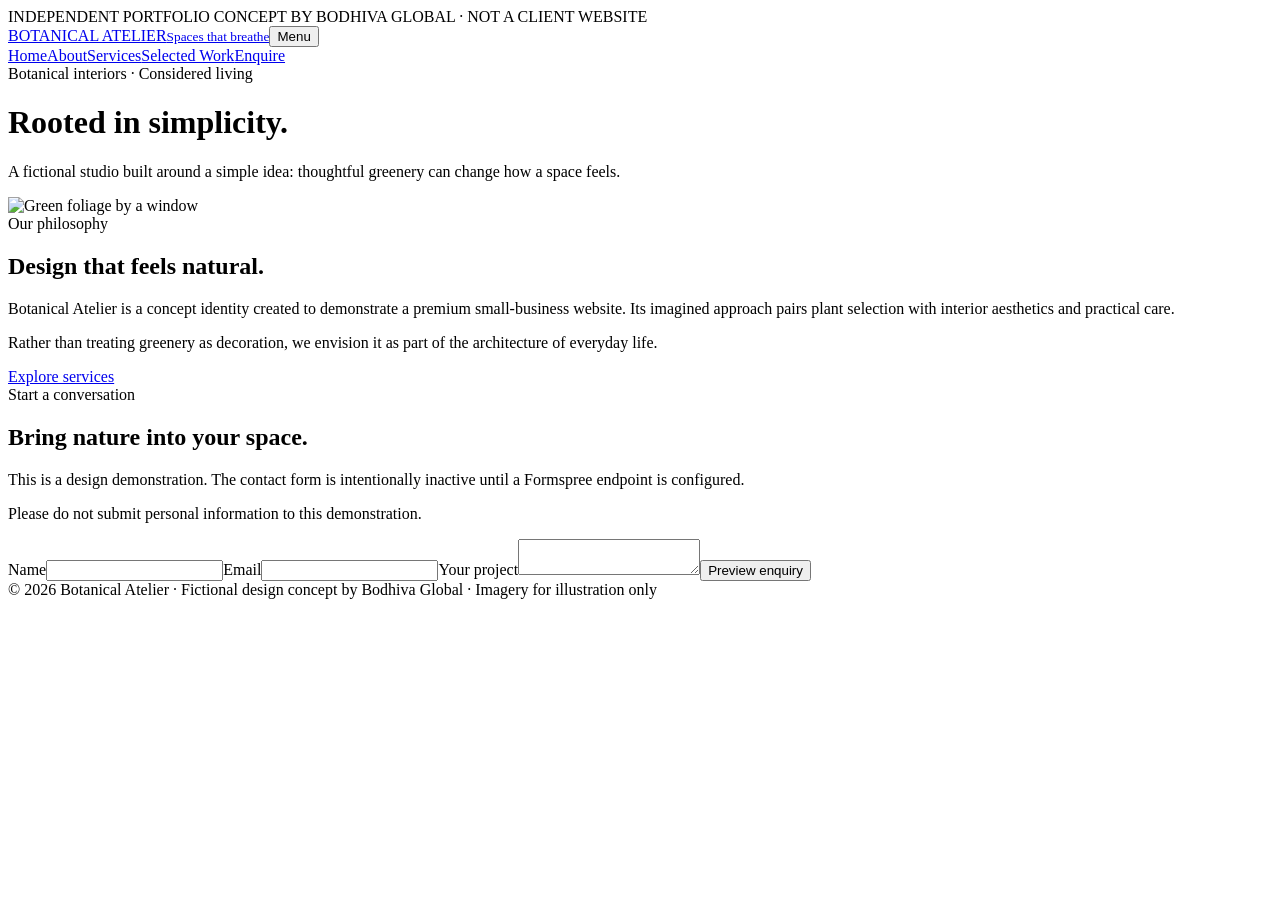
==== about.html @ a10eeda8 "Add files via upload Add Bodhiva botanical website demonstration" ====
<!doctype html><html lang="en"><head><meta charset="utf-8"><meta name="viewport" content="width=device-width,initial-scale=1"><meta name="description" content="Botanical Atelier is a fictional botanical design studio concept created by Bodhiva Global. Explore interior plant styling and thoughtfully designed green spaces."><title>About | Botanical Atelier — Bodhiva Concept</title><link rel="stylesheet" href="css/style.css"></head><body><div class="demo">INDEPENDENT PORTFOLIO CONCEPT BY BODHIVA GLOBAL · NOT A CLIENT WEBSITE</div><header><nav class="nav" aria-label="Main navigation"><a class="brand" href="index.html">BOTANICAL ATELIER<small>Spaces that breathe</small></a><button id="menu-button" aria-label="Toggle navigation">Menu</button><div class="links"><a class="" href="index.html">Home</a><a class="active" href="about.html">About</a><a class="" href="services.html">Services</a><a class="" href="selected-work.html">Selected Work</a><a class="button" href="#contact">Enquire</a></div></nav></header><main><div class="page-heading"><span class="eyebrow">Botanical interiors · Considered living</span><h1>Rooted in simplicity.</h1><p class="lead">A fictional studio built around a simple idea: thoughtful greenery can change how a space feels.</p></div><section class="section split"><img class="" src="https://images.unsplash.com/photo-1497250681960-ef046c08a56e?auto=format&fit=crop&w=1200&q=85" alt="Green foliage by a window" loading="lazy"><div><span class="eyebrow">Our philosophy</span><h2>Design that feels natural.</h2><p>Botanical Atelier is a concept identity created to demonstrate a premium small-business website. Its imagined approach pairs plant selection with interior aesthetics and practical care.</p><p>Rather than treating greenery as decoration, we envision it as part of the architecture of everyday life.</p><a class="button alt" href="services.html">Explore services</a></div></section></main><section id="contact" class="contact"><div class="contact-inner"><div><span class="eyebrow">Start a conversation</span><h2>Bring nature into your space.</h2><p>This is a design demonstration. The contact form is intentionally inactive until a Formspree endpoint is configured.</p><p class="notice">Please do not submit personal information to this demonstration.</p></div><form class="form" id="contact-form" onsubmit="event.preventDefault();alert('Demo only — no message was sent. Configure Formspree before enabling enquiries.');"><label>Name<input name="name" autocomplete="name" required></label><label>Email<input type="email" name="email" autocomplete="email" required></label><label>Your project<textarea name="message" required></textarea></label><button class="button" type="submit">Preview enquiry</button></form></div></section><footer>© 2026 Botanical Atelier · Fictional design concept by Bodhiva Global · Imagery for illustration only</footer><script src="js/main.js"></script></body></html>
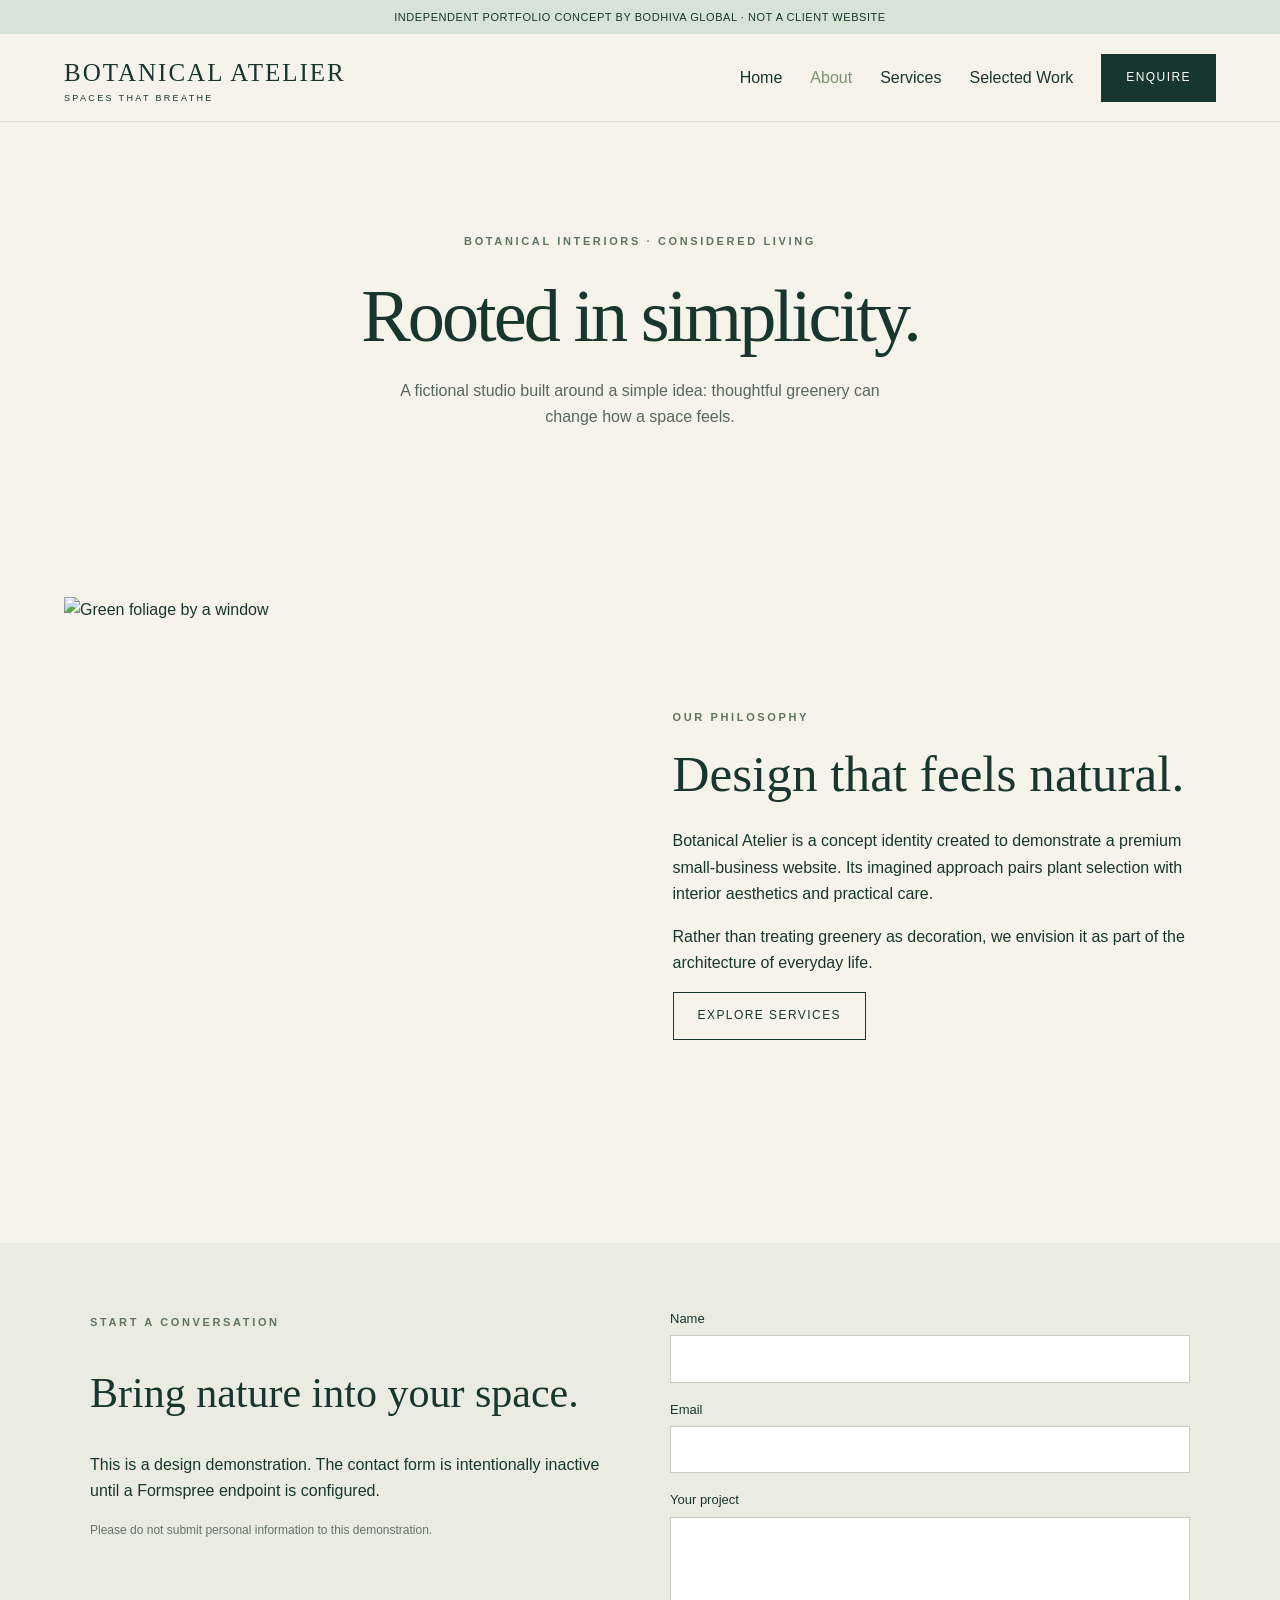
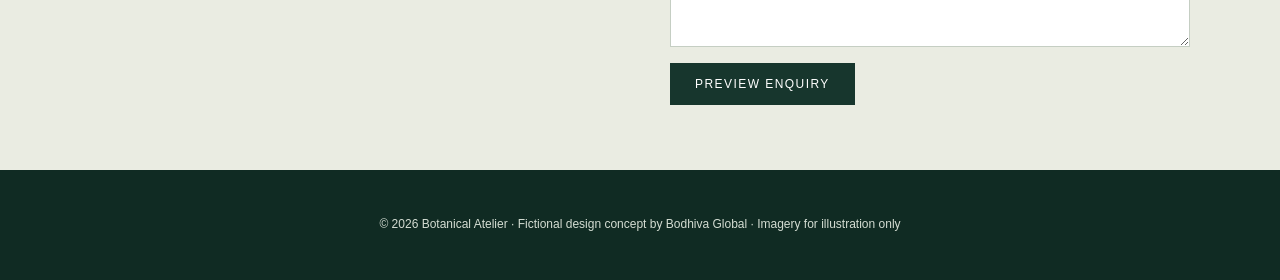
==== commit 288634ba: "Update about.html" ====
--- a/about.html
+++ b/about.html
@@ -1 +1 @@
-<!doctype html><html lang="en"><head><meta charset="utf-8"><meta name="viewport" content="width=device-width,initial-scale=1"><meta name="description" content="Botanical Atelier is a fictional botanical design studio concept created by Bodhiva Global. Explore interior plant styling and thoughtfully designed green spaces."><title>About | Botanical Atelier — Bodhiva Concept</title><link rel="stylesheet" href="css/style.css"></head><body><div class="demo">INDEPENDENT PORTFOLIO CONCEPT BY BODHIVA GLOBAL · NOT A CLIENT WEBSITE</div><header><nav class="nav" aria-label="Main navigation"><a class="brand" href="index.html">BOTANICAL ATELIER<small>Spaces that breathe</small></a><button id="menu-button" aria-label="Toggle navigation">Menu</button><div class="links"><a class="" href="index.html">Home</a><a class="active" href="about.html">About</a><a class="" href="services.html">Services</a><a class="" href="selected-work.html">Selected Work</a><a class="button" href="#contact">Enquire</a></div></nav></header><main><div class="page-heading"><span class="eyebrow">Botanical interiors · Considered living</span><h1>Rooted in simplicity.</h1><p class="lead">A fictional studio built around a simple idea: thoughtful greenery can change how a space feels.</p></div><section class="section split"><img class="" src="https://images.unsplash.com/photo-1497250681960-ef046c08a56e?auto=format&fit=crop&w=1200&q=85" alt="Green foliage by a window" loading="lazy"><div><span class="eyebrow">Our philosophy</span><h2>Design that feels natural.</h2><p>Botanical Atelier is a concept identity created to demonstrate a premium small-business website. Its imagined approach pairs plant selection with interior aesthetics and practical care.</p><p>Rather than treating greenery as decoration, we envision it as part of the architecture of everyday life.</p><a class="button alt" href="services.html">Explore services</a></div></section></main><section id="contact" class="contact"><div class="contact-inner"><div><span class="eyebrow">Start a conversation</span><h2>Bring nature into your space.</h2><p>This is a design demonstration. The contact form is intentionally inactive until a Formspree endpoint is configured.</p><p class="notice">Please do not submit personal information to this demonstration.</p></div><form class="form" id="contact-form" onsubmit="event.preventDefault();alert('Demo only — no message was sent. Configure Formspree before enabling enquiries.');"><label>Name<input name="name" autocomplete="name" required></label><label>Email<input type="email" name="email" autocomplete="email" required></label><label>Your project<textarea name="message" required></textarea></label><button class="button" type="submit">Preview enquiry</button></form></div></section><footer>© 2026 Botanical Atelier · Fictional design concept by Bodhiva Global · Imagery for illustration only</footer><script src="js/main.js"></script></body></html>+<!doctype html><html lang="en"><head><meta charset="utf-8"><meta name="viewport" content="width=device-width,initial-scale=1"><meta name="description" content="Botanical Atelier is a fictional botanical design studio concept created by Bodhiva Global. Explore interior plant styling and thoughtfully designed green spaces."><title>About | Botanical Atelier — Bodhiva Concept</title><link rel="stylesheet" href="style.css"></head><body><div class="demo">INDEPENDENT PORTFOLIO CONCEPT BY BODHIVA GLOBAL · NOT A CLIENT WEBSITE</div><header><nav class="nav" aria-label="Main navigation"><a class="brand" href="index.html">BOTANICAL ATELIER<small>Spaces that breathe</small></a><button id="menu-button" aria-label="Toggle navigation">Menu</button><div class="links"><a class="" href="index.html">Home</a><a class="active" href="about.html">About</a><a class="" href="services.html">Services</a><a class="" href="selected-work.html">Selected Work</a><a class="button" href="#contact">Enquire</a></div></nav></header><main><div class="page-heading"><span class="eyebrow">Botanical interiors · Considered living</span><h1>Rooted in simplicity.</h1><p class="lead">A fictional studio built around a simple idea: thoughtful greenery can change how a space feels.</p></div><section class="section split"><img class="" src="https://images.unsplash.com/photo-1497250681960-ef046c08a56e?auto=format&fit=crop&w=1200&q=85" alt="Green foliage by a window" loading="lazy"><div><span class="eyebrow">Our philosophy</span><h2>Design that feels natural.</h2><p>Botanical Atelier is a concept identity created to demonstrate a premium small-business website. Its imagined approach pairs plant selection with interior aesthetics and practical care.</p><p>Rather than treating greenery as decoration, we envision it as part of the architecture of everyday life.</p><a class="button alt" href="services.html">Explore services</a></div></section></main><section id="contact" class="contact"><div class="contact-inner"><div><span class="eyebrow">Start a conversation</span><h2>Bring nature into your space.</h2><p>This is a design demonstration. The contact form is intentionally inactive until a Formspree endpoint is configured.</p><p class="notice">Please do not submit personal information to this demonstration.</p></div><form class="form" id="contact-form" onsubmit="event.preventDefault();alert('Demo only — no message was sent. Configure Formspree before enabling enquiries.');"><label>Name<input name="name" autocomplete="name" required></label><label>Email<input type="email" name="email" autocomplete="email" required></label><label>Your project<textarea name="message" required></textarea></label><button class="button" type="submit">Preview enquiry</button></form></div></section><footer>© 2026 Botanical Atelier · Fictional design concept by Bodhiva Global · Imagery for illustration only</footer><script src="main.js"></script></body></html>
--- a/style.css
+++ b/style.css
@@ -0,0 +1,52 @@
+@import url('https://fonts.googleapis.com/css2?family=DM+Sans:wght@400;500;600;700&family=Playfair+Display:wght@400;500;600&display=swap');
+:root{--ink:#17362d;--olive:#60755b;--cream:#f6f3eb;--sand:#e7e3d6;--white:#fff;--gold:#c6a47d}*{box-sizing:border-box}html{scroll-behavior:smooth}body{margin:0;color:var(--ink);background:var(--cream);font-family:'DM Sans',Arial,sans-serif;line-height:1.65}a{color:inherit;text-decoration:none}img{max-width:100%;display:block}header{position:sticky;top:0;z-index:10;background:rgba(246,243,235,.96);backdrop-filter:blur(12px);border-bottom:1px solid #dcdacf}.nav{max-width:1200px;margin:auto;padding:18px 24px;display:flex;align-items:center;justify-content:space-between;gap:24px}.brand{font-family:'Playfair Display',serif;font-size:25px;letter-spacing:.08em}.brand small{display:block;font:9px 'DM Sans',sans-serif;letter-spacing:.26em;text-transform:uppercase}.links{display:flex;gap:28px;align-items:center}.links a:hover,.links a.active{color:#7c9273}.button{display:inline-block;background:var(--ink);color:white;padding:13px 24px;border:1px solid var(--ink);font-size:12px;letter-spacing:.12em;text-transform:uppercase;cursor:pointer}.button:hover{background:#315b49}.button.alt{background:transparent;color:var(--ink)}.button.alt:hover{background:var(--sand)}.hero{max-width:1300px;margin:0 auto;min-height:620px;display:grid;grid-template-columns:46% 54%;align-items:stretch}.hero-copy{padding:100px 7vw 80px max(24px,calc((100vw - 1200px)/2));display:flex;flex-direction:column;justify-content:center}.eyebrow{text-transform:uppercase;letter-spacing:.24em;font-size:11px;color:var(--olive);font-weight:700}.hero h1,.page-heading h1{font:500 clamp(48px,5.8vw,86px)/1.08 'Playfair Display',serif;letter-spacing:-.04em;margin:22px 0}.hero p,.lead{max-width:490px;color:#58675d;font-size:16px}.hero-img{min-height:620px;object-fit:cover;width:100%;height:100%}.actions{display:flex;gap:12px;flex-wrap:wrap;margin-top:28px}.section{max-width:1200px;margin:auto;padding:96px 24px}.section h2{font:500 clamp(34px,4vw,55px)/1.15 'Playfair Display',serif;margin:15px 0 25px}.section-intro{max-width:680px;color:#637064}.grid{display:grid;grid-template-columns:repeat(3,1fr);gap:22px;margin-top:36px}.card{background:#fff}.card img{height:310px;width:100%;object-fit:cover}.card-body{padding:26px}.card h3{font:500 26px 'Playfair Display',serif;margin:0 0 12px}.card p{font-size:14px;color:#667367}.split{display:grid;grid-template-columns:1fr 1fr;gap:65px;align-items:center}.split img{height:550px;width:100%;object-fit:cover}.band{background:var(--ink);color:#fff;text-align:center;padding:90px 24px}.band h2{font:500 48px 'Playfair Display',serif;margin:14px auto;max-width:780px}.band p{color:#c8d2c7}.band .button{background:#fff;color:var(--ink);border-color:#fff}.page-heading{padding:105px 24px 70px;text-align:center;max-width:900px;margin:auto}.page-heading p{margin:auto}.portfolio{display:grid;grid-template-columns:repeat(2,1fr);gap:26px;margin-top:30px}.portfolio img{width:100%;height:410px;object-fit:cover}.portfolio h3{font:500 25px 'Playfair Display',serif;margin:18px 0 0}.portfolio p{margin:4px 0 15px;color:#667367}.contact{background:#eaece2;padding:65px 24px}.contact-inner{max-width:1100px;margin:auto;display:grid;grid-template-columns:1fr 1fr;gap:60px}.contact h2{font:500 42px 'Playfair Display',serif}.form label{display:block;margin:0 0 16px;font-size:13px}.form input,.form textarea{display:block;width:100%;padding:12px;margin-top:6px;border:1px solid #c5cec3;background:white;font:inherit}.form textarea{min-height:130px}.notice{font-size:12px;color:#647367}footer{padding:45px 24px;background:#102b23;color:#d4ddd3;text-align:center;font-size:12px}.demo{background:#d8e3d8;text-align:center;padding:8px 12px;font-size:11px;letter-spacing:.05em}#menu-button{display:none}@media(max-width:800px){.hero,.split,.contact-inner{grid-template-columns:1fr}.hero-copy{padding:75px 24px}.hero-img{min-height:350px;height:400px}.grid{grid-template-columns:1fr}.portfolio{grid-template-columns:1fr}.portfolio img{height:310px}.section{padding:70px 24px}.links{display:none;position:absolute;top:85px;left:0;right:0;background:var(--cream);padding:20px 24px;flex-direction:column;align-items:flex-start;border-bottom:1px solid #ddd}.links.open{display:flex}#menu-button{display:block;border:1px solid var(--ink);background:transparent;padding:8px 14px;cursor:pointer}.split img{height:380px}.band h2{font-size:36px}}/* Hero visibility and layout correction */
+
+.hero {
+    display: grid;
+    grid-template-columns: minmax(0, 1fr) minmax(0, 1fr);
+    max-width: 1300px;
+    min-height: 620px;
+    margin: 0 auto;
+    align-items: center;
+}
+
+.hero-copy {
+    display: flex;
+    flex-direction: column;
+    justify-content: center;
+    padding: 70px clamp(24px, 5vw, 80px);
+    opacity: 1 !important;
+    visibility: visible !important;
+    transform: none !important;
+}
+
+.hero-copy h1,
+.hero-copy p,
+.hero-copy .eyebrow,
+.hero-copy .actions {
+    opacity: 1 !important;
+    visibility: visible !important;
+    transform: none !important;
+}
+
+.hero-img {
+    width: 100%;
+    height: 620px;
+    min-height: 0;
+    object-fit: cover;
+}
+
+@media (max-width: 800px) {
+    .hero {
+        grid-template-columns: 1fr;
+        min-height: auto;
+    }
+
+    .hero-copy {
+        padding: 65px 24px;
+    }
+
+    .hero-img {
+        height: 400px;
+    }
+}
